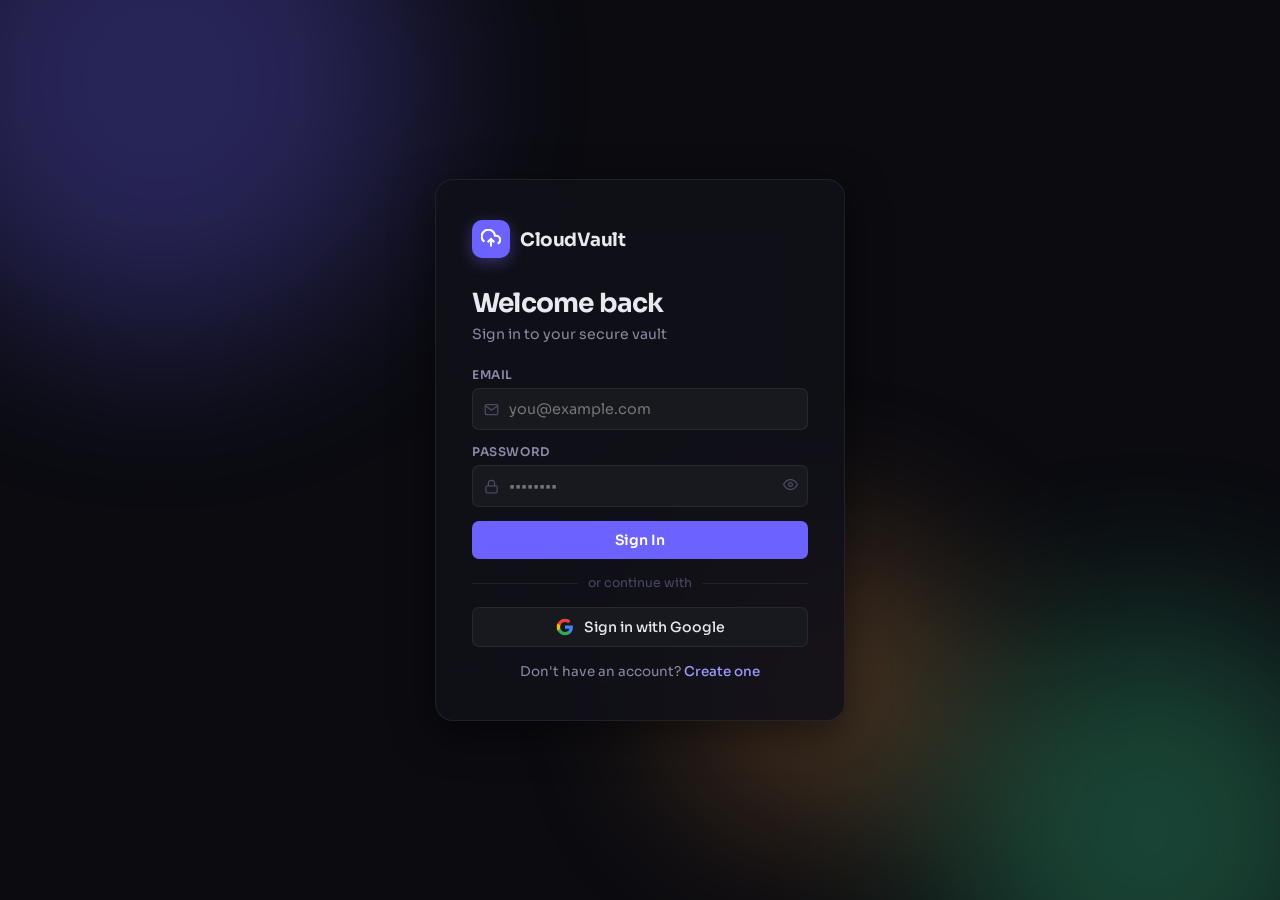
==== cloud storage/index.html @ ac80c8b1 "Add files via upload" ====
<!DOCTYPE html>
<html lang="en">
<head>
  <meta charset="UTF-8" />
  <meta name="viewport" content="width=device-width, initial-scale=1.0" />
  <title>CloudVault — Secure File Storage</title>
  <link rel="preconnect" href="https://fonts.googleapis.com" />
  <link href="https://fonts.googleapis.com/css2?family=Sora:wght@300;400;500;600;700&display=swap" rel="stylesheet" />
  <link rel="stylesheet" href="style.css" />
</head>
<body>

  <!-- ══════════════════════════════════
       AUTH SCREEN
  ═══════════════════════════════════ -->
  <div id="auth-screen" class="auth-screen">
    <div class="auth-bg">
      <div class="auth-orb orb1"></div>
      <div class="auth-orb orb2"></div>
      <div class="auth-orb orb3"></div>
    </div>

    <div class="auth-card">
      <div class="brand">
        <div class="brand-icon">
          <svg width="20" height="20" viewBox="0 0 24 24" fill="none" stroke="white" stroke-width="2.5">
            <path d="M20 17.58A5 5 0 0018 8h-1.26A8 8 0 104 15.25"/>
            <polyline points="16 16 12 12 8 16"/>
            <line x1="12" y1="12" x2="12" y2="21"/>
          </svg>
        </div>
        <span class="brand-name">CloudVault</span>
      </div>

      <h1 class="auth-title" id="auth-title">Welcome back</h1>
      <p class="auth-sub" id="auth-sub">Sign in to your secure vault</p>

      <div class="form-group hidden" id="name-group">
        <label>Full Name</label>
        <div class="input-wrap">
          <svg class="input-icon" width="15" height="15" viewBox="0 0 24 24" fill="none" stroke="currentColor" stroke-width="2"><path d="M20 21v-2a4 4 0 00-4-4H8a4 4 0 00-4 4v2"/><circle cx="12" cy="7" r="4"/></svg>
          <input type="text" id="name-input" placeholder="Your full name" />
        </div>
      </div>

      <div class="form-group">
        <label>Email</label>
        <div class="input-wrap">
          <svg class="input-icon" width="15" height="15" viewBox="0 0 24 24" fill="none" stroke="currentColor" stroke-width="2"><path d="M4 4h16c1.1 0 2 .9 2 2v12c0 1.1-.9 2-2 2H4c-1.1 0-2-.9-2-2V6c0-1.1.9-2 2-2z"/><polyline points="22,6 12,13 2,6"/></svg>
          <input type="email" id="email-input" placeholder="you@example.com" />
        </div>
      </div>

      <div class="form-group">
        <label>Password</label>
        <div class="input-wrap">
          <svg class="input-icon" width="15" height="15" viewBox="0 0 24 24" fill="none" stroke="currentColor" stroke-width="2"><rect x="3" y="11" width="18" height="11" rx="2"/><path d="M7 11V7a5 5 0 0110 0v4"/></svg>
          <input type="password" id="password-input" placeholder="••••••••" />
          <button class="pw-toggle" id="pw-toggle" type="button" tabindex="-1">
            <svg width="15" height="15" viewBox="0 0 24 24" fill="none" stroke="currentColor" stroke-width="2"><path d="M1 12s4-8 11-8 11 8 11 8-4 8-11 8-11-8-11-8z"/><circle cx="12" cy="12" r="3"/></svg>
          </button>
        </div>
      </div>

      <p class="auth-error hidden" id="auth-error"></p>

      <button class="btn-primary full" id="auth-btn">Sign In</button>

      <div class="auth-divider"><span>or continue with</span></div>

      <button class="btn-google" id="google-btn">
        <svg width="18" height="18" viewBox="0 0 24 24"><path fill="#4285F4" d="M22.56 12.25c0-.78-.07-1.53-.2-2.25H12v4.26h5.92c-.26 1.37-1.04 2.53-2.21 3.31v2.77h3.57c2.08-1.92 3.28-4.74 3.28-8.09z"/><path fill="#34A853" d="M12 23c2.97 0 5.46-.98 7.28-2.66l-3.57-2.77c-.98.66-2.23 1.06-3.71 1.06-2.86 0-5.29-1.93-6.16-4.53H2.18v2.84C3.99 20.53 7.7 23 12 23z"/><path fill="#FBBC05" d="M5.84 14.09c-.22-.66-.35-1.36-.35-2.09s.13-1.43.35-2.09V7.07H2.18C1.43 8.55 1 10.22 1 12s.43 3.45 1.18 4.93l2.85-2.22.81-.62z"/><path fill="#EA4335" d="M12 5.38c1.62 0 3.06.56 4.21 1.64l3.15-3.15C17.45 2.09 14.97 1 12 1 7.7 1 3.99 3.47 2.18 7.07l3.66 2.84c.87-2.6 3.3-4.53 6.16-4.53z"/></svg>
        Sign in with Google
      </button>

      <p class="auth-toggle">
        <span id="auth-toggle-label">Don't have an account?</span>
        <a href="#" id="toggle-auth">Create one</a>
      </p>
    </div>
  </div>

  <!-- ══════════════════════════════════
       APP SHELL
  ═══════════════════════════════════ -->
  <div id="app" class="app hidden">

    <!-- SIDEBAR -->
    <aside class="sidebar" id="sidebar">
      <div class="sidebar-inner">

        <div class="sidebar-brand">
          <div class="brand-icon small">
            <svg width="13" height="13" viewBox="0 0 24 24" fill="none" stroke="white" stroke-width="2.5">
              <path d="M20 17.58A5 5 0 0018 8h-1.26A8 8 0 104 15.25"/>
              <polyline points="16 16 12 12 8 16"/>
              <line x1="12" y1="12" x2="12" y2="21"/>
            </svg>
          </div>
          <span>CloudVault</span>
        </div>

        <button class="upload-btn" id="sidebar-upload-btn">
          <svg width="15" height="15" viewBox="0 0 24 24" fill="none" stroke="currentColor" stroke-width="2.5"><path d="M21 15v4a2 2 0 01-2 2H5a2 2 0 01-2-2v-4"/><polyline points="17 8 12 3 7 8"/><line x1="12" y1="3" x2="12" y2="15"/></svg>
          Upload Files
        </button>

        <nav class="nav">
          <span class="nav-section-label">Main</span>
          <a class="nav-item active" href="#" data-section="my-files">
            <svg width="16" height="16" viewBox="0 0 24 24" fill="none" stroke="currentColor" stroke-width="2"><path d="M3 9l9-7 9 7v11a2 2 0 01-2 2H5a2 2 0 01-2-2z"/><polyline points="9 22 9 12 15 12 15 22"/></svg>
            My Files
          </a>
          <a class="nav-item" href="#" data-section="recent">
            <svg width="16" height="16" viewBox="0 0 24 24" fill="none" stroke="currentColor" stroke-width="2"><circle cx="12" cy="12" r="10"/><polyline points="12 6 12 12 16 14"/></svg>
            Recent
          </a>
          <a class="nav-item" href="#" data-section="starred">
            <svg width="16" height="16" viewBox="0 0 24 24" fill="none" stroke="currentColor" stroke-width="2"><polygon points="12 2 15.09 8.26 22 9.27 17 14.14 18.18 21.02 12 17.77 5.82 21.02 7 14.14 2 9.27 8.91 8.26 12 2"/></svg>
            Starred
          </a>
          <a class="nav-item" href="#" data-section="shared">
            <svg width="16" height="16" viewBox="0 0 24 24" fill="none" stroke="currentColor" stroke-width="2"><circle cx="18" cy="5" r="3"/><circle cx="6" cy="12" r="3"/><circle cx="18" cy="19" r="3"/><line x1="8.59" y1="13.51" x2="15.42" y2="17.49"/><line x1="15.41" y1="6.51" x2="8.59" y2="10.49"/></svg>
            Shared
          </a>
          <span class="nav-section-label" style="margin-top:8px">Other</span>
          <a class="nav-item" href="#" data-section="trash">
            <svg width="16" height="16" viewBox="0 0 24 24" fill="none" stroke="currentColor" stroke-width="2"><polyline points="3 6 5 6 21 6"/><path d="M19 6l-1 14a2 2 0 01-2 2H8a2 2 0 01-2-2L5 6"/><path d="M10 11v6M14 11v6"/><path d="M9 6V4a1 1 0 011-1h4a1 1 0 011 1v2"/></svg>
            Trash
          </a>
        </nav>

        <div class="sidebar-spacer"></div>

        <div class="storage-card">
          <div class="storage-row">
            <svg width="13" height="13" viewBox="0 0 24 24" fill="none" stroke="currentColor" stroke-width="2"><ellipse cx="12" cy="5" rx="9" ry="3"/><path d="M21 12c0 1.66-4 3-9 3s-9-1.34-9-3"/><path d="M3 5v14c0 1.66 4 3 9 3s9-1.34 9-3V5"/></svg>
            <span>Storage</span>
            <span class="storage-pct-badge" id="storage-pct">12%</span>
          </div>
          <div class="storage-track"><div class="storage-fill" id="storage-fill" style="width:12%"></div></div>
          <p class="storage-detail" id="storage-detail">614 MB of 5 GB used</p>
          <a href="#" class="upgrade-btn">⚡ Upgrade Plan</a>
        </div>

        <div class="user-row">
          <div class="user-avatar" id="user-avatar">J</div>
          <div class="user-meta">
            <p class="user-name" id="user-name">John Doe</p>
            <p class="user-email" id="user-email">john@example.com</p>
          </div>
          <button class="icon-btn logout" id="logout-btn" title="Sign out">
            <svg width="14" height="14" viewBox="0 0 24 24" fill="none" stroke="currentColor" stroke-width="2"><path d="M9 21H5a2 2 0 01-2-2V5a2 2 0 012-2h4"/><polyline points="16 17 21 12 16 7"/><line x1="21" y1="12" x2="9" y2="12"/></svg>
          </button>
        </div>

      </div>
    </aside>

    <!-- MAIN CONTENT -->
    <main class="main">

      <!-- TOPBAR -->
      <header class="topbar">
        <button class="hamburger" id="hamburger">
          <svg width="18" height="18" viewBox="0 0 24 24" fill="none" stroke="currentColor" stroke-width="2"><line x1="3" y1="12" x2="21" y2="12"/><line x1="3" y1="6" x2="21" y2="6"/><line x1="3" y1="18" x2="21" y2="18"/></svg>
        </button>

        <div class="breadcrumb" id="breadcrumb">
          <span class="crumb active" data-index="-1">My Files</span>
        </div>

        <div class="topbar-actions">
          <div class="search-bar">
            <svg width="14" height="14" viewBox="0 0 24 24" fill="none" stroke="currentColor" stroke-width="2"><circle cx="11" cy="11" r="8"/><line x1="21" y1="21" x2="16.65" y2="16.65"/></svg>
            <input type="text" id="search-input" placeholder="Search…" autocomplete="off" />
          </div>
          <button class="icon-btn" id="new-folder-btn" title="New folder">
            <svg width="17" height="17" viewBox="0 0 24 24" fill="none" stroke="currentColor" stroke-width="2"><path d="M22 19a2 2 0 01-2 2H4a2 2 0 01-2-2V5a2 2 0 012-2h5l2 3h9a2 2 0 012 2z"/><line x1="12" y1="11" x2="12" y2="17"/><line x1="9" y1="14" x2="15" y2="14"/></svg>
          </button>
          <div class="view-toggle">
            <button class="vbtn active" id="grid-btn">
              <svg width="14" height="14" viewBox="0 0 24 24" fill="none" stroke="currentColor" stroke-width="2"><rect x="3" y="3" width="7" height="7"/><rect x="14" y="3" width="7" height="7"/><rect x="14" y="14" width="7" height="7"/><rect x="3" y="14" width="7" height="7"/></svg>
            </button>
            <button class="vbtn" id="list-btn">
              <svg width="14" height="14" viewBox="0 0 24 24" fill="none" stroke="currentColor" stroke-width="2"><line x1="8" y1="6" x2="21" y2="6"/><line x1="8" y1="12" x2="21" y2="12"/><line x1="8" y1="18" x2="21" y2="18"/><line x1="3" y1="6" x2="3.01" y2="6"/><line x1="3" y1="12" x2="3.01" y2="12"/><line x1="3" y1="18" x2="3.01" y2="18"/></svg>
            </button>
          </div>
        </div>
      </header>

      <!-- SCROLLABLE CONTENT -->
      <div class="scroll-area">

        <!-- Drag overlay -->
        <div class="drag-overlay hidden" id="drag-overlay">
          <div class="drag-inner">
            <svg width="52" height="52" viewBox="0 0 24 24" fill="none" stroke="currentColor" stroke-width="1.5"><path d="M21 15v4a2 2 0 01-2 2H5a2 2 0 01-2-2v-4"/><polyline points="17 8 12 3 7 8"/><line x1="12" y1="3" x2="12" y2="15"/></svg>
            <p>Drop files to upload</p>
          </div>
        </div>

        <div class="content-header">
          <div class="content-header-left">
            <h2 id="section-title">My Files</h2>
            <span class="count-badge" id="item-count"></span>
          </div>
          <select class="sort-select" id="sort-select">
            <option value="name-asc">Name A–Z</option>
            <option value="name-desc">Name Z–A</option>
            <option value="size-desc">Largest first</option>
            <option value="size-asc">Smallest first</option>
            <option value="date-desc" selected>Newest first</option>
            <option value="date-asc">Oldest first</option>
          </select>
        </div>

        <div id="files-container" class="files-grid"></div>

        <div id="empty-state" class="empty-state hidden">
          <div class="empty-icon">
            <svg width="48" height="48" viewBox="0 0 24 24" fill="none" stroke="currentColor" stroke-width="1"><path d="M13 2H6a2 2 0 00-2 2v16a2 2 0 002 2h12a2 2 0 002-2V9z"/><polyline points="13 2 13 9 20 9"/></svg>
          </div>
          <p id="empty-title">Nothing here yet</p>
          <span id="empty-sub">Upload your first file to get started</span>
          <button class="btn-primary" id="empty-upload-btn" style="margin-top:16px">Upload Files</button>
        </div>

      </div><!-- /scroll-area -->
    </main>
  </div>

  <!-- UPLOAD PROGRESS PANEL -->
  <div class="up-panel hidden" id="up-panel">
    <div class="up-head">
      <span id="up-title">Uploading…</span>
      <div style="display:flex;gap:4px">
        <button class="icon-btn" id="up-minimize">−</button>
        <button class="icon-btn" id="up-close">✕</button>
      </div>
    </div>
    <div id="up-items" class="up-items"></div>
  </div>

  <!-- CONTEXT MENU -->
  <div class="ctx-menu hidden" id="ctx-menu">
    <button class="ctx-item" id="ctx-open">
      <svg width="13" height="13" viewBox="0 0 24 24" fill="none" stroke="currentColor" stroke-width="2"><path d="M18 13v6a2 2 0 01-2 2H5a2 2 0 01-2-2V8a2 2 0 012-2h6"/><polyline points="15 3 21 3 21 9"/><line x1="10" y1="14" x2="21" y2="3"/></svg>
      Open
    </button>
    <button class="ctx-item" id="ctx-download">
      <svg width="13" height="13" viewBox="0 0 24 24" fill="none" stroke="currentColor" stroke-width="2"><path d="M21 15v4a2 2 0 01-2 2H5a2 2 0 01-2-2v-4"/><polyline points="7 10 12 15 17 10"/><line x1="12" y1="15" x2="12" y2="3"/></svg>
      Download
    </button>
    <button class="ctx-item" id="ctx-rename">
      <svg width="13" height="13" viewBox="0 0 24 24" fill="none" stroke="currentColor" stroke-width="2"><path d="M11 4H4a2 2 0 00-2 2v14a2 2 0 002 2h14a2 2 0 002-2v-7"/><path d="M18.5 2.5a2.121 2.121 0 013 3L12 15l-4 1 1-4 9.5-9.5z"/></svg>
      Rename
    </button>
    <button class="ctx-item" id="ctx-star">
      <svg width="13" height="13" viewBox="0 0 24 24" fill="none" stroke="currentColor" stroke-width="2"><polygon points="12 2 15.09 8.26 22 9.27 17 14.14 18.18 21.02 12 17.77 5.82 21.02 7 14.14 2 9.27 8.91 8.26 12 2"/></svg>
      <span id="ctx-star-label">Add to Starred</span>
    </button>
    <div class="ctx-divider"></div>
    <button class="ctx-item danger" id="ctx-delete">
      <svg width="13" height="13" viewBox="0 0 24 24" fill="none" stroke="currentColor" stroke-width="2"><polyline points="3 6 5 6 21 6"/><path d="M19 6l-1 14a2 2 0 01-2 2H8a2 2 0 01-2-2L5 6"/></svg>
      <span id="ctx-delete-label">Move to Trash</span>
    </button>
  </div>

  <!-- PREVIEW MODAL -->
  <div class="overlay hidden" id="preview-overlay">
    <div class="preview-modal">
      <div class="preview-head">
        <div>
          <p id="preview-filename">file.jpg</p>
          <span id="preview-filesize" class="muted-sm"></span>
        </div>
        <div style="display:flex;gap:8px;align-items:center">
          <button class="btn-ghost" id="preview-dl">
            <svg width="13" height="13" viewBox="0 0 24 24" fill="none" stroke="currentColor" stroke-width="2"><path d="M21 15v4a2 2 0 01-2 2H5a2 2 0 01-2-2v-4"/><polyline points="7 10 12 15 17 10"/><line x1="12" y1="15" x2="12" y2="3"/></svg>
            Download
          </button>
          <button class="icon-btn" id="close-preview">✕</button>
        </div>
      </div>
      <div class="preview-body" id="preview-body"></div>
    </div>
  </div>

  <!-- RENAME MODAL -->
  <div class="overlay hidden" id="rename-overlay">
    <div class="dialog">
      <h3>Rename</h3>
      <input type="text" id="rename-input" placeholder="New name" />
      <div class="dialog-actions">
        <button class="btn-ghost" id="rename-cancel">Cancel</button>
        <button class="btn-primary" id="rename-ok">Rename</button>
      </div>
    </div>
  </div>

  <!-- NEW FOLDER MODAL -->
  <div class="overlay hidden" id="folder-overlay">
    <div class="dialog">
      <h3>New Folder</h3>
      <input type="text" id="folder-input" placeholder="Folder name" />
      <div class="dialog-actions">
        <button class="btn-ghost" id="folder-cancel">Cancel</button>
        <button class="btn-primary" id="folder-ok">Create</button>
      </div>
    </div>
  </div>

  <input type="file" id="file-input" multiple hidden />
  <script src="app.js"></script>
</body>
</html>
---- cloud storage/style.css ----
/* ─── RESET ──────────────────────────────────────────── */
*, *::before, *::after { box-sizing: border-box; margin: 0; padding: 0; }
html { height: 100%; }
body { height: 100%; font-family: 'Sora', sans-serif; background: #0b0b10; color: #e8e8f0; overflow: hidden; }
a { text-decoration: none; }
button { font-family: inherit; cursor: pointer; border: none; background: none; color: inherit; }
input, select { font-family: inherit; }

/* ─── CSS VARIABLES ──────────────────────────────────── */
:root {
  --bg0:     #0b0b10;
  --bg1:     #111118;
  --bg2:     #18181f;
  --bg3:     #1e1e27;
  --bg4:     #26262f;
  --border:  rgba(255,255,255,0.07);
  --bh:      rgba(255,255,255,0.12);
  --accent:  #6c63ff;
  --accent2: #9d97ff;
  --ag:      rgba(108,99,255,0.18);
  --text:    #e8e8f0;
  --t2:      #8a8aa8;
  --t3:      #4a4a64;
  --danger:  #ff5a5a;
  --success: #3ecf8e;
  --warn:    #f0a050;
  --r:       10px;
  --rs:      7px;
  --shadow:  0 12px 40px rgba(0,0,0,0.5);
  --trans:   0.16s ease;
}

.hidden { display: none !important; }

/* ─── BUTTONS ─────────────────────────────────────────── */
.btn-primary {
  background: var(--accent);
  color: #fff;
  border: none;
  border-radius: var(--rs);
  padding: 10px 18px;
  font-size: 0.88rem;
  font-weight: 600;
  cursor: pointer;
  transition: all var(--trans);
  display: inline-flex;
  align-items: center;
  gap: 6px;
}
.btn-primary:hover { background: #5a52e0; box-shadow: 0 4px 18px rgba(108,99,255,0.35); transform: translateY(-1px); }
.btn-primary:active { transform: translateY(0); }
.btn-primary.full { width: 100%; justify-content: center; }

.btn-ghost {
  background: var(--bg3);
  color: var(--t2);
  border: 1px solid var(--border);
  border-radius: var(--rs);
  padding: 8px 14px;
  font-size: 0.84rem;
  font-family: inherit;
  cursor: pointer;
  transition: all var(--trans);
  display: inline-flex;
  align-items: center;
  gap: 6px;
}
.btn-ghost:hover { background: var(--bg4); color: var(--text); }

.icon-btn {
  width: 32px;
  height: 32px;
  border-radius: var(--rs);
  display: flex;
  align-items: center;
  justify-content: center;
  color: var(--t2);
  transition: all var(--trans);
  flex-shrink: 0;
}
.icon-btn:hover { background: var(--bg3); color: var(--text); }
.icon-btn.logout:hover { color: var(--danger); }

/* ─── AUTH SCREEN ─────────────────────────────────────── */
.auth-screen {
  position: fixed;
  inset: 0;
  display: flex;
  align-items: center;
  justify-content: center;
  overflow: hidden;
}

.auth-bg {
  position: absolute;
  inset: 0;
  pointer-events: none;
}
.auth-orb {
  position: absolute;
  border-radius: 50%;
  filter: blur(90px);
  opacity: 0.3;
  animation: drift 10s ease-in-out infinite;
}
.orb1 { width: 520px; height: 520px; background: #6c63ff; top: -180px; left: -100px; animation-delay: 0s; }
.orb2 { width: 420px; height: 420px; background: #3ecf8e; bottom: -140px; right: -80px; animation-delay: -4s; }
.orb3 { width: 280px; height: 280px; background: #f0a050; top: 60%; right: 25%; animation-delay: -7s; }

@keyframes drift {
  0%, 100% { transform: translate(0, 0) scale(1); }
  33%       { transform: translate(20px, -20px) scale(1.04); }
  66%       { transform: translate(-15px, 15px) scale(0.97); }
}

.auth-card {
  position: relative;
  z-index: 1;
  background: rgba(17,17,24,0.88);
  backdrop-filter: blur(28px);
  -webkit-backdrop-filter: blur(28px);
  border: 1px solid var(--border);
  border-radius: 18px;
  padding: 40px 36px;
  width: 100%;
  max-width: 410px;
  box-shadow: var(--shadow);
  animation: slideUp 0.45s cubic-bezier(0.16,1,0.3,1);
}
@keyframes slideUp {
  from { opacity: 0; transform: translateY(28px); }
  to   { opacity: 1; transform: translateY(0); }
}

.brand {
  display: flex;
  align-items: center;
  gap: 10px;
  margin-bottom: 28px;
}
.brand-icon {
  width: 38px;
  height: 38px;
  border-radius: 10px;
  background: var(--accent);
  display: flex;
  align-items: center;
  justify-content: center;
  flex-shrink: 0;
  box-shadow: 0 4px 16px rgba(108,99,255,0.4);
}
.brand-icon.small { width: 28px; height: 28px; border-radius: 7px; }
.brand-name { font-size: 1.15rem; font-weight: 700; letter-spacing: -0.5px; }

.auth-title { font-size: 1.65rem; font-weight: 700; letter-spacing: -0.8px; margin-bottom: 5px; }
.auth-sub   { color: var(--t2); font-size: 0.88rem; margin-bottom: 24px; }

.form-group { margin-bottom: 14px; }
.form-group label {
  display: block;
  font-size: 0.75rem;
  font-weight: 600;
  color: var(--t2);
  text-transform: uppercase;
  letter-spacing: 0.6px;
  margin-bottom: 6px;
}
.input-wrap {
  position: relative;
  display: flex;
  align-items: center;
}
.input-icon {
  position: absolute;
  left: 12px;
  color: var(--t3);
  pointer-events: none;
}
.input-wrap input {
  width: 100%;
  background: var(--bg2);
  border: 1px solid var(--border);
  border-radius: var(--rs);
  padding: 11px 12px 11px 36px;
  color: var(--text);
  font-size: 0.9rem;
  outline: none;
  transition: border var(--trans), box-shadow var(--trans);
}
.input-wrap input:focus {
  border-color: var(--accent);
  box-shadow: 0 0 0 3px var(--ag);
}
.pw-toggle {
  position: absolute;
  right: 10px;
  color: var(--t3);
  transition: color var(--trans);
}
.pw-toggle:hover { color: var(--t2); }

.auth-error {
  color: var(--danger);
  font-size: 0.83rem;
  background: rgba(255,90,90,0.08);
  border: 1px solid rgba(255,90,90,0.2);
  border-radius: var(--rs);
  padding: 8px 12px;
  margin-bottom: 12px;
}

.auth-divider {
  display: flex;
  align-items: center;
  gap: 10px;
  margin: 16px 0;
  color: var(--t3);
  font-size: 0.78rem;
}
.auth-divider::before, .auth-divider::after {
  content: '';
  flex: 1;
  height: 1px;
  background: var(--border);
}

.btn-google {
  width: 100%;
  background: var(--bg2);
  border: 1px solid var(--border);
  border-radius: var(--rs);
  padding: 10px;
  display: flex;
  align-items: center;
  justify-content: center;
  gap: 10px;
  font-size: 0.88rem;
  font-weight: 500;
  color: var(--text);
  cursor: pointer;
  transition: all var(--trans);
  margin-bottom: 16px;
}
.btn-google:hover { background: var(--bg3); border-color: var(--bh); }

.auth-toggle { font-size: 0.84rem; color: var(--t2); text-align: center; }
.auth-toggle a { color: var(--accent2); font-weight: 500; }
.auth-toggle a:hover { text-decoration: underline; }

/* ─── APP LAYOUT ──────────────────────────────────────── */
.app {
  display: grid;
  grid-template-columns: 230px 1fr;
  height: 100vh;
  overflow: hidden;
}

/* ─── SIDEBAR ─────────────────────────────────────────── */
.sidebar {
  background: var(--bg1);
  border-right: 1px solid var(--border);
  height: 100vh;
  display: flex;
  flex-direction: column;
  overflow: hidden;
}
.sidebar-inner {
  display: flex;
  flex-direction: column;
  height: 100%;
  padding: 18px 14px;
  overflow-y: auto;
}
.sidebar-inner::-webkit-scrollbar { width: 0; }

.sidebar-brand {
  display: flex;
  align-items: center;
  gap: 9px;
  padding: 2px 4px 18px;
  font-size: 1rem;
  font-weight: 700;
  letter-spacing: -0.4px;
}

.upload-btn {
  width: 100%;
  background: var(--accent);
  color: #fff;
  border-radius: var(--rs);
  padding: 10px 14px;
  font-size: 0.85rem;
  font-weight: 600;
  display: flex;
  align-items: center;
  justify-content: center;
  gap: 8px;
  margin-bottom: 18px;
  transition: all var(--trans);
}
.upload-btn:hover { background: #5a52e0; box-shadow: 0 4px 18px rgba(108,99,255,0.35); }

.nav { display: flex; flex-direction: column; gap: 1px; }
.nav-section-label {
  display: block;
  font-size: 0.7rem;
  font-weight: 600;
  color: var(--t3);
  text-transform: uppercase;
  letter-spacing: 0.8px;
  padding: 0 8px;
  margin: 10px 0 4px;
}
.nav-item {
  display: flex;
  align-items: center;
  gap: 9px;
  padding: 9px 10px;
  border-radius: var(--rs);
  color: var(--t2);
  font-size: 0.87rem;
  font-weight: 500;
  transition: all var(--trans);
}
.nav-item:hover { background: var(--bg2); color: var(--text); }
.nav-item.active {
  background: rgba(108,99,255,0.13);
  color: var(--accent2);
}
.nav-item.active svg { stroke: var(--accent2); }

.sidebar-spacer { flex: 1; min-height: 12px; }

.storage-card {
  background: var(--bg2);
  border: 1px solid var(--border);
  border-radius: var(--r);
  padding: 13px;
  margin-bottom: 14px;
}
.storage-row {
  display: flex;
  align-items: center;
  gap: 6px;
  font-size: 0.8rem;
  font-weight: 600;
  margin-bottom: 8px;
  color: var(--t2);
}
.storage-pct-badge {
  margin-left: auto;
  font-size: 0.72rem;
  background: var(--bg3);
  padding: 2px 7px;
  border-radius: 99px;
  color: var(--accent2);
}
.storage-track {
  height: 4px;
  background: var(--bg4);
  border-radius: 99px;
  overflow: hidden;
  margin-bottom: 7px;
}
.storage-fill {
  height: 100%;
  background: linear-gradient(90deg, var(--accent), var(--accent2));
  border-radius: 99px;
  transition: width 0.6s ease;
}
.storage-detail { font-size: 0.75rem; color: var(--t3); margin-bottom: 10px; }
.upgrade-btn {
  display: block;
  width: 100%;
  text-align: center;
  font-size: 0.78rem;
  font-weight: 600;
  color: var(--accent2);
  background: var(--ag);
  border: 1px solid rgba(108,99,255,0.2);
  border-radius: var(--rs);
  padding: 7px;
  transition: all var(--trans);
}
.upgrade-btn:hover { background: rgba(108,99,255,0.25); }

.user-row {
  display: flex;
  align-items: center;
  gap: 9px;
  padding-top: 12px;
  border-top: 1px solid var(--border);
}
.user-avatar {
  width: 34px;
  height: 34px;
  border-radius: 50%;
  background: var(--accent);
  display: flex;
  align-items: center;
  justify-content: center;
  font-size: 0.85rem;
  font-weight: 700;
  flex-shrink: 0;
}
.user-meta { flex: 1; min-width: 0; }
.user-name  { font-size: 0.84rem; font-weight: 600; white-space: nowrap; overflow: hidden; text-overflow: ellipsis; }
.user-email { font-size: 0.72rem; color: var(--t3); white-space: nowrap; overflow: hidden; text-overflow: ellipsis; }

/* ─── MAIN ────────────────────────────────────────────── */
.main {
  display: flex;
  flex-direction: column;
  height: 100vh;
  overflow: hidden;
  background: var(--bg0);
}

.topbar {
  display: flex;
  align-items: center;
  gap: 10px;
  padding: 0 20px;
  height: 58px;
  border-bottom: 1px solid var(--border);
  background: var(--bg0);
  flex-shrink: 0;
}
.hamburger { display: none; }

.breadcrumb { display: flex; align-items: center; gap: 4px; flex: 1; overflow: hidden; }
.crumb {
  font-size: 0.87rem;
  color: var(--t2);
  cursor: pointer;
  white-space: nowrap;
  transition: color var(--trans);
}
.crumb:hover { color: var(--text); }
.crumb.active { color: var(--text); font-weight: 600; }
.crumb-sep { color: var(--t3); font-size: 0.8rem; }

.topbar-actions { display: flex; align-items: center; gap: 8px; }
.search-bar {
  display: flex;
  align-items: center;
  gap: 8px;
  background: var(--bg2);
  border: 1px solid var(--border);
  border-radius: var(--rs);
  padding: 7px 12px;
  transition: border var(--trans);
}
.search-bar:focus-within { border-color: var(--accent); }
.search-bar svg { color: var(--t3); flex-shrink: 0; }
.search-bar input {
  background: none;
  border: none;
  outline: none;
  color: var(--text);
  font-size: 0.86rem;
  width: 180px;
}
.search-bar input::placeholder { color: var(--t3); }

.view-toggle {
  display: flex;
  background: var(--bg2);
  border: 1px solid var(--border);
  border-radius: var(--rs);
  padding: 3px;
  gap: 2px;
}
.vbtn {
  width: 28px;
  height: 28px;
  border-radius: 5px;
  display: flex;
  align-items: center;
  justify-content: center;
  color: var(--t3);
  transition: all var(--trans);
}
.vbtn:hover { color: var(--t2); }
.vbtn.active { background: var(--bg3); color: var(--text); }

.scroll-area {
  flex: 1;
  overflow-y: auto;
  padding: 20px;
  position: relative;
}
.scroll-area::-webkit-scrollbar { width: 4px; }
.scroll-area::-webkit-scrollbar-track { background: transparent; }
.scroll-area::-webkit-scrollbar-thumb { background: var(--bg3); border-radius: 99px; }

/* ─── DRAG OVERLAY ────────────────────────────────────── */
.drag-overlay {
  position: absolute;
  inset: 0;
  background: rgba(11,11,16,0.85);
  backdrop-filter: blur(6px);
  z-index: 50;
  display: flex;
  align-items: center;
  justify-content: center;
  border: 2px dashed var(--accent);
  border-radius: var(--r);
  margin: 8px;
  animation: breathe 1.4s ease-in-out infinite;
}
@keyframes breathe {
  0%,100% { border-color: rgba(108,99,255,0.5); }
  50%      { border-color: var(--accent); }
}
.drag-inner {
  display: flex;
  flex-direction: column;
  align-items: center;
  gap: 14px;
  color: var(--accent2);
  font-size: 1rem;
  font-weight: 500;
}

/* ─── CONTENT HEADER ──────────────────────────────────── */
.content-header {
  display: flex;
  align-items: center;
  justify-content: space-between;
  margin-bottom: 16px;
}
.content-header-left { display: flex; align-items: center; gap: 10px; }
.content-header-left h2 { font-size: 1.05rem; font-weight: 600; }
.count-badge {
  font-size: 0.72rem;
  color: var(--t3);
  background: var(--bg2);
  border: 1px solid var(--border);
  padding: 2px 8px;
  border-radius: 99px;
}
.sort-select {
  background: var(--bg2);
  border: 1px solid var(--border);
  border-radius: var(--rs);
  color: var(--t2);
  font-size: 0.8rem;
  padding: 6px 10px;
  outline: none;
  cursor: pointer;
}

/* ─── FILES GRID ──────────────────────────────────────── */
.files-grid {
  display: grid;
  grid-template-columns: repeat(auto-fill, minmax(148px, 1fr));
  gap: 10px;
}
.files-list {
  display: flex;
  flex-direction: column;
  gap: 3px;
}

/* FILE CARD – GRID */
.file-card {
  background: var(--bg1);
  border: 1px solid var(--border);
  border-radius: var(--r);
  padding: 14px 12px 10px;
  cursor: pointer;
  transition: all var(--trans);
  position: relative;
  overflow: hidden;
  animation: pop 0.22s cubic-bezier(0.16,1,0.3,1);
  user-select: none;
}
@keyframes pop {
  from { opacity: 0; transform: scale(0.94); }
  to   { opacity: 1; transform: scale(1); }
}
.file-card:hover {
  border-color: var(--bh);
  background: var(--bg2);
  transform: translateY(-2px);
  box-shadow: 0 8px 24px rgba(0,0,0,0.3);
}
.file-card.folder { background: rgba(108,99,255,0.05); }
.file-card.folder:hover { background: rgba(108,99,255,0.1); }
.file-card .star-badge { position: absolute; top: 7px; right: 8px; color: #f0a050; font-size: 0.75rem; }

.file-thumb { width: 100%; height: 76px; object-fit: cover; border-radius: 6px; margin-bottom: 8px; display: block; }
.file-icon-box {
  width: 44px;
  height: 44px;
  border-radius: 9px;
  display: flex;
  align-items: center;
  justify-content: center;
  margin-bottom: 8px;
  font-size: 1.3rem;
}
.file-name {
  font-size: 0.8rem;
  font-weight: 500;
  white-space: nowrap;
  overflow: hidden;
  text-overflow: ellipsis;
  margin-bottom: 3px;
}
.file-meta { font-size: 0.7rem; color: var(--t3); }

/* FILE CARD – LIST */
.files-list .file-card {
  display: flex;
  align-items: center;
  gap: 10px;
  padding: 9px 12px;
  border-radius: var(--rs);
}
.files-list .file-card:hover { transform: none; }
.files-list .file-thumb { width: 34px; height: 34px; flex-shrink: 0; margin: 0; border-radius: 5px; }
.files-list .file-icon-box { width: 34px; height: 34px; flex-shrink: 0; margin: 0; font-size: 1rem; }
.files-list .file-name { flex: 1; margin: 0; }
.files-list .file-meta { margin-left: auto; white-space: nowrap; }

/* TYPE COLORS */
.t-img  { background: rgba(62,207,142,0.12);  color: #3ecf8e; }
.t-vid  { background: rgba(240,160,80,0.12);   color: #f0a050; }
.t-aud  { background: rgba(108,99,255,0.12);   color: var(--accent2); }
.t-pdf  { background: rgba(255,90,90,0.12);    color: #ff5a5a; }
.t-doc  { background: rgba(55,138,220,0.12);   color: #378adc; }
.t-zip  { background: rgba(150,150,180,0.1);   color: #9090b0; }
.t-fol  { background: rgba(108,99,255,0.15);   color: var(--accent2); }
.t-gen  { background: rgba(255,255,255,0.05);  color: var(--t2); }

/* ─── EMPTY STATE ─────────────────────────────────────── */
.empty-state {
  display: flex;
  flex-direction: column;
  align-items: center;
  justify-content: center;
  gap: 10px;
  padding: 70px 20px;
  text-align: center;
}
.empty-icon { color: var(--t3); margin-bottom: 4px; }
.empty-state p { font-size: 1rem; font-weight: 600; color: var(--t2); }
.empty-state span { font-size: 0.84rem; color: var(--t3); }

/* ─── UPLOAD PANEL ────────────────────────────────────── */
.up-panel {
  position: fixed;
  bottom: 18px;
  right: 18px;
  width: 310px;
  background: var(--bg2);
  border: 1px solid var(--border);
  border-radius: var(--r);
  box-shadow: var(--shadow);
  z-index: 200;
  overflow: hidden;
  animation: slideUp 0.25s ease;
}
.up-head {
  display: flex;
  justify-content: space-between;
  align-items: center;
  padding: 11px 14px;
  border-bottom: 1px solid var(--border);
  font-size: 0.84rem;
  font-weight: 600;
}
.up-items { max-height: 260px; overflow-y: auto; }
.up-item {
  padding: 10px 14px;
  border-bottom: 1px solid var(--border);
}
.up-item:last-child { border-bottom: none; }
.up-item-name { font-size: 0.8rem; white-space: nowrap; overflow: hidden; text-overflow: ellipsis; margin-bottom: 5px; }
.up-bar { height: 3px; background: var(--bg3); border-radius: 99px; overflow: hidden; }
.up-fill { height: 100%; background: var(--accent); border-radius: 99px; transition: width 0.2s ease; }
.up-status { font-size: 0.7rem; color: var(--t3); margin-top: 4px; }
.up-status.done  { color: var(--success); }
.up-status.error { color: var(--danger); }

/* ─── CONTEXT MENU ────────────────────────────────────── */
.ctx-menu {
  position: fixed;
  z-index: 400;
  background: var(--bg2);
  border: 1px solid var(--bh);
  border-radius: var(--r);
  box-shadow: var(--shadow);
  min-width: 168px;
  overflow: hidden;
  animation: pop 0.14s ease;
}
.ctx-item {
  display: flex;
  align-items: center;
  gap: 9px;
  width: 100%;
  padding: 9px 14px;
  font-size: 0.84rem;
  color: var(--t2);
  transition: all var(--trans);
  text-align: left;
}
.ctx-item:hover { background: var(--bg3); color: var(--text); }
.ctx-item.danger { color: var(--danger); }
.ctx-item.danger:hover { background: rgba(255,90,90,0.08); }
.ctx-divider { height: 1px; background: var(--border); margin: 2px 0; }

/* ─── OVERLAYS & MODALS ───────────────────────────────── */
.overlay {
  position: fixed;
  inset: 0;
  background: rgba(0,0,0,0.72);
  backdrop-filter: blur(5px);
  display: flex;
  align-items: center;
  justify-content: center;
  z-index: 500;
  animation: fadeIn 0.18s ease;
}
@keyframes fadeIn { from { opacity: 0; } to { opacity: 1; } }

.dialog {
  background: var(--bg2);
  border: 1px solid var(--border);
  border-radius: var(--r);
  padding: 26px 24px;
  width: 100%;
  max-width: 350px;
  box-shadow: var(--shadow);
  animation: slideUp 0.22s cubic-bezier(0.16,1,0.3,1);
}
.dialog h3 { font-size: 0.98rem; font-weight: 600; margin-bottom: 14px; }
.dialog input {
  width: 100%;
  background: var(--bg3);
  border: 1px solid var(--border);
  border-radius: var(--rs);
  padding: 10px 12px;
  color: var(--text);
  font-size: 0.88rem;
  outline: none;
  margin-bottom: 14px;
  font-family: inherit;
  transition: border var(--trans);
}
.dialog input:focus { border-color: var(--accent); }
.dialog-actions { display: flex; gap: 8px; justify-content: flex-end; }

.preview-modal {
  background: var(--bg1);
  border: 1px solid var(--border);
  border-radius: var(--r);
  width: 92vw;
  max-width: 880px;
  max-height: 90vh;
  display: flex;
  flex-direction: column;
  overflow: hidden;
  box-shadow: var(--shadow);
  animation: slideUp 0.22s cubic-bezier(0.16,1,0.3,1);
}
.preview-head {
  display: flex;
  align-items: center;
  justify-content: space-between;
  padding: 13px 18px;
  border-bottom: 1px solid var(--border);
  flex-shrink: 0;
}
.preview-head p { font-size: 0.9rem; font-weight: 500; }
.muted-sm { font-size: 0.75rem; color: var(--t3); }
.preview-body {
  flex: 1;
  overflow: auto;
  display: flex;
  align-items: center;
  justify-content: center;
  padding: 20px;
  background: #07070c;
}
.preview-body img  { max-width: 100%; max-height: 68vh; border-radius: 6px; object-fit: contain; }
.preview-body video, .preview-body audio { max-width: 100%; }
.preview-body iframe { width: 100%; height: 68vh; border: none; border-radius: 6px; }
.preview-body .no-prev {
  text-align: center;
  color: var(--t2);
  display: flex;
  flex-direction: column;
  align-items: center;
  gap: 12px;
}
.preview-body .no-prev svg { opacity: 0.3; }

/* ─── RESPONSIVE ──────────────────────────────────────── */
@media (max-width: 720px) {
  .app { grid-template-columns: 1fr; }
  .sidebar {
    position: fixed;
    top: 0; left: 0; bottom: 0;
    width: 240px;
    z-index: 300;
    transform: translateX(-100%);
    transition: transform 0.25s ease;
  }
  .sidebar.open { transform: translateX(0); box-shadow: 4px 0 30px rgba(0,0,0,0.5); }
  .hamburger { display: flex; }
  .search-bar input { width: 120px; }
}
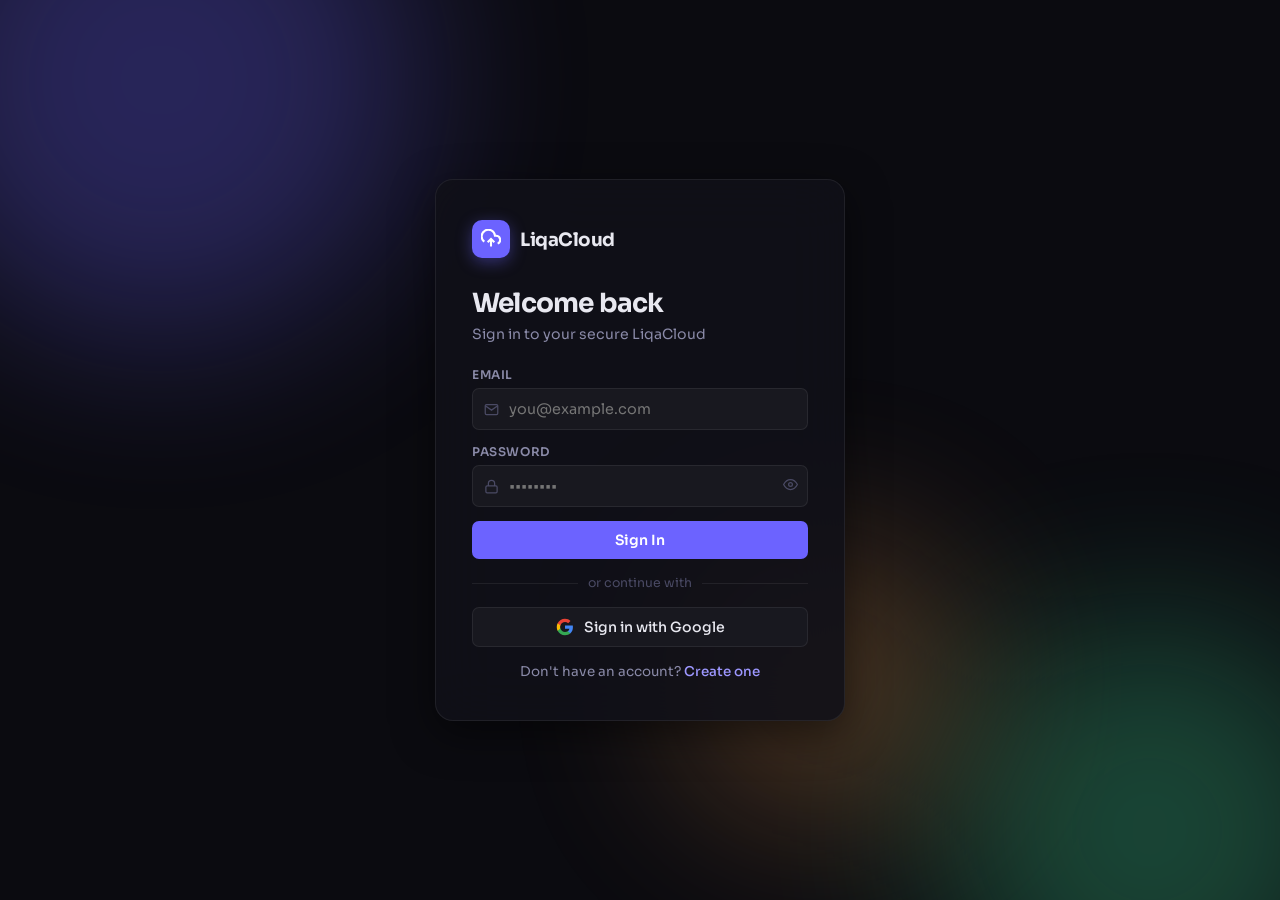
==== commit d729df0d: "Update index.html" ====
--- a/cloud storage/index.html
+++ b/cloud storage/index.html
@@ -29,11 +29,11 @@
             <line x1="12" y1="12" x2="12" y2="21"/>
           </svg>
         </div>
-        <span class="brand-name">CloudVault</span>
+        <span class="brand-name">LiqaCloud</span>
       </div>
 
       <h1 class="auth-title" id="auth-title">Welcome back</h1>
-      <p class="auth-sub" id="auth-sub">Sign in to your secure vault</p>
+      <p class="auth-sub" id="auth-sub">Sign in to your secure LiqaCloud</p>
 
       <div class="form-group hidden" id="name-group">
         <label>Full Name</label>
@@ -97,7 +97,7 @@
               <line x1="12" y1="12" x2="12" y2="21"/>
             </svg>
           </div>
-          <span>CloudVault</span>
+          <span>LiqaCloud</span>
         </div>
 
         <button class="upload-btn" id="sidebar-upload-btn">
@@ -139,7 +139,7 @@
             <span class="storage-pct-badge" id="storage-pct">12%</span>
           </div>
           <div class="storage-track"><div class="storage-fill" id="storage-fill" style="width:12%"></div></div>
-          <p class="storage-detail" id="storage-detail">614 MB of 5 GB used</p>
+          <p class="storage-detail" id="storage-detail">614 MB of 64 GB used</p>
           <a href="#" class="upgrade-btn">⚡ Upgrade Plan</a>
         </div>
 
@@ -314,4 +314,4 @@
   <input type="file" id="file-input" multiple hidden />
   <script src="app.js"></script>
 </body>
-</html>+</html>
